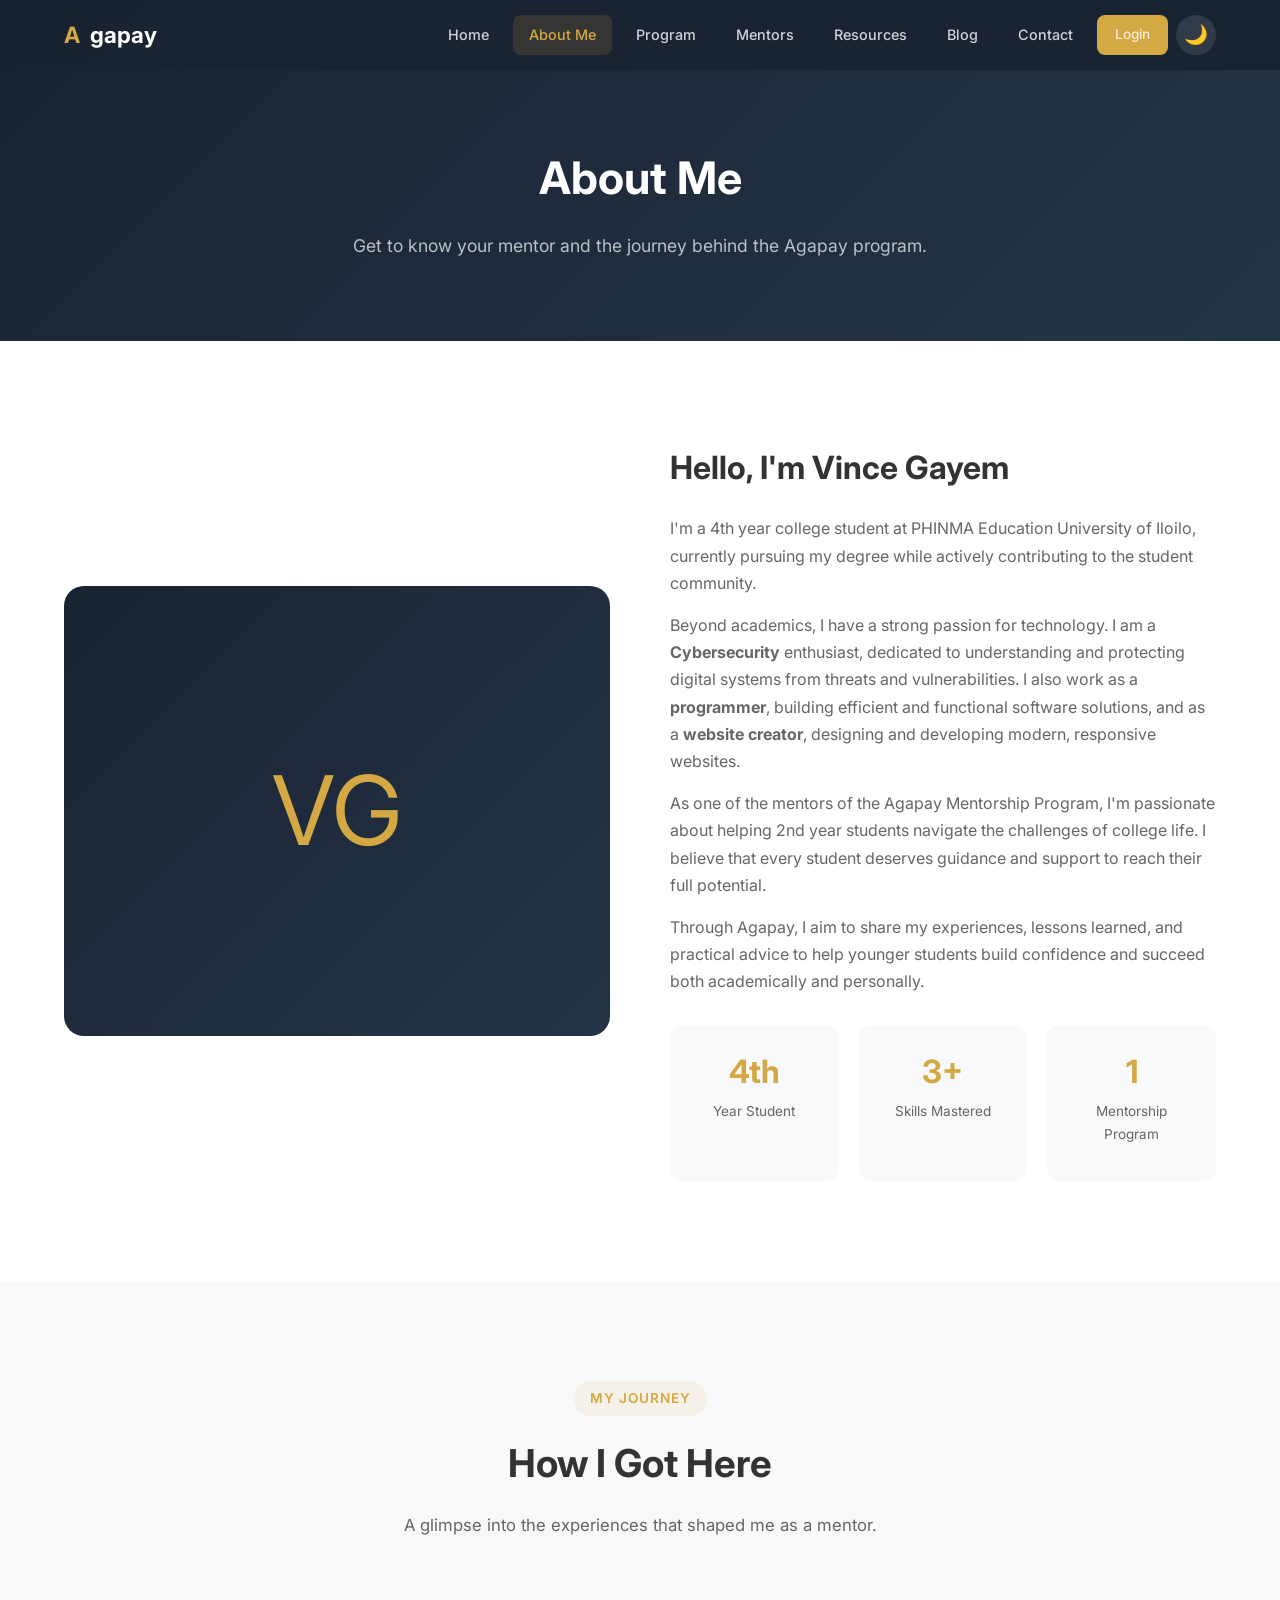
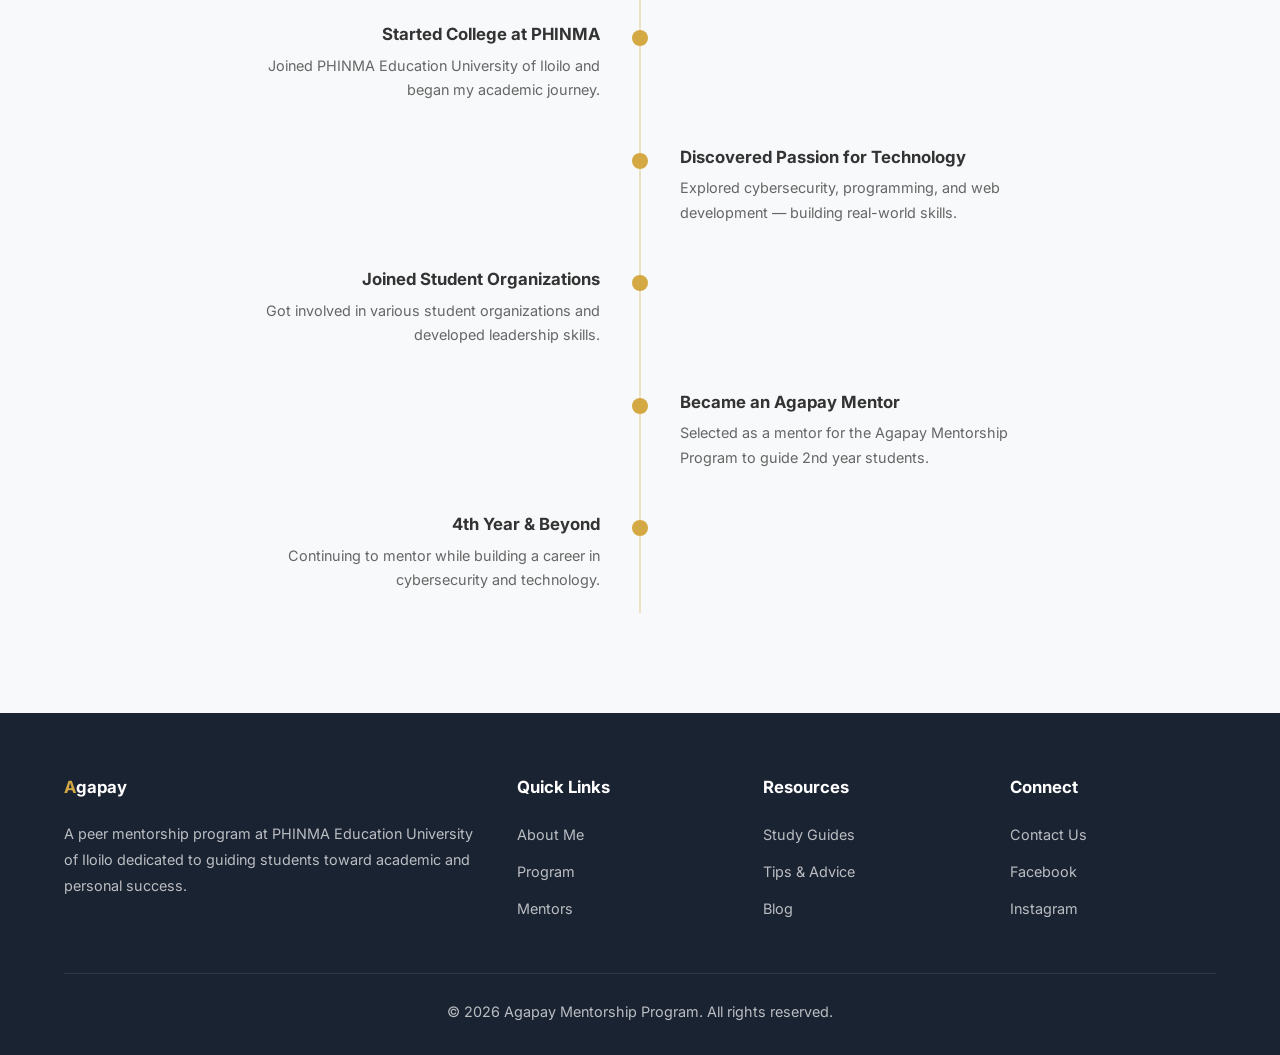
==== about.html @ 7db14295 "Initial commit - Agapay Mentorship Website" ====
<!DOCTYPE html>
<html lang="en">
<head>
  <meta charset="UTF-8">
  <meta name="viewport" content="width=device-width, initial-scale=1.0">
  <title>About Me - Agapay Mentorship</title>
  <link rel="preconnect" href="https://fonts.googleapis.com">
  <link href="https://fonts.googleapis.com/css2?family=Inter:wght@400;500;600;700;800&display=swap" rel="stylesheet">
  <link rel="stylesheet" href="css/style.css">
</head>
<body>

  <!-- Navbar -->
  <nav class="navbar">
    <div class="container">
      <a href="index.html" class="nav-logo"><span>A</span>gapay</a>
      <div class="nav-links">
        <a href="index.html">Home</a>
        <a href="about.html" class="active">About Me</a>
        <a href="program.html">Program</a>
        <a href="mentors.html">Mentors</a>
        <a href="resources.html">Resources</a>
        <a href="blog.html">Blog</a>
        <a href="contact.html">Contact</a>
        <a href="login.html" class="btn btn-primary" style="padding: 8px 18px; font-size: 0.85rem; border-radius: 8px;">Login</a>
        <button class="theme-toggle" id="themeToggle"></button>
      </div>
      <button class="hamburger">
        <span></span><span></span><span></span>
      </button>
    </div>
  </nav>

  <!-- Page Header -->
  <div class="page-header">
    <div class="container">
      <h1 class="fade-up">About Me</h1>
      <p class="fade-up">Get to know your mentor and the journey behind the Agapay program.</p>
    </div>
  </div>

  <!-- About Content -->
  <section class="section">
    <div class="container">
      <div class="about-content">
        <div class="about-image fade-left">
          VG
        </div>
        <div class="about-text fade-right">
          <h2>Hello, I'm Vince Gayem</h2>
          <p>I'm a 4th year college student at PHINMA Education University of Iloilo, currently pursuing my degree while actively contributing to the student community.</p>
          <p>Beyond academics, I have a strong passion for technology. I am a <strong>Cybersecurity</strong> enthusiast, dedicated to understanding and protecting digital systems from threats and vulnerabilities. I also work as a <strong>programmer</strong>, building efficient and functional software solutions, and as a <strong>website creator</strong>, designing and developing modern, responsive websites.</p>
          <p>As one of the mentors of the Agapay Mentorship Program, I'm passionate about helping 2nd year students navigate the challenges of college life. I believe that every student deserves guidance and support to reach their full potential.</p>
          <p>Through Agapay, I aim to share my experiences, lessons learned, and practical advice to help younger students build confidence and succeed both academically and personally.</p>
          <div class="about-stats">
            <div class="about-stat">
              <h3>4th</h3>
              <p>Year Student</p>
            </div>
            <div class="about-stat">
              <h3>3+</h3>
              <p>Skills Mastered</p>
            </div>
            <div class="about-stat">
              <h3>1</h3>
              <p>Mentorship Program</p>
            </div>
          </div>
        </div>
      </div>
    </div>
  </section>

  <!-- Journey Timeline -->
  <section class="section section-alt">
    <div class="container">
      <div class="section-header fade-up">
        <span class="tag">My Journey</span>
        <h2>How I Got Here</h2>
        <p>A glimpse into the experiences that shaped me as a mentor.</p>
      </div>
      <div class="timeline">
        <div class="timeline-item fade-up">
          <div class="timeline-dot"></div>
          <div class="timeline-content">
            <h4>Started College at PHINMA</h4>
            <p>Joined PHINMA Education University of Iloilo and began my academic journey.</p>
          </div>
        </div>
        <div class="timeline-item fade-up">
          <div class="timeline-dot"></div>
          <div class="timeline-content">
            <h4>Discovered Passion for Technology</h4>
            <p>Explored cybersecurity, programming, and web development — building real-world skills.</p>
          </div>
        </div>
        <div class="timeline-item fade-up">
          <div class="timeline-dot"></div>
          <div class="timeline-content">
            <h4>Joined Student Organizations</h4>
            <p>Got involved in various student organizations and developed leadership skills.</p>
          </div>
        </div>
        <div class="timeline-item fade-up">
          <div class="timeline-dot"></div>
          <div class="timeline-content">
            <h4>Became an Agapay Mentor</h4>
            <p>Selected as a mentor for the Agapay Mentorship Program to guide 2nd year students.</p>
          </div>
        </div>
        <div class="timeline-item fade-up">
          <div class="timeline-dot"></div>
          <div class="timeline-content">
            <h4>4th Year & Beyond</h4>
            <p>Continuing to mentor while building a career in cybersecurity and technology.</p>
          </div>
        </div>
      </div>
    </div>
  </section>

  <!-- Footer -->
  <footer class="footer">
    <div class="container">
      <div class="footer-grid">
        <div>
          <h4><span style="color: #d4a843;">A</span>gapay</h4>
          <p>A peer mentorship program at PHINMA Education University of Iloilo dedicated to guiding students toward academic and personal success.</p>
        </div>
        <div>
          <h4>Quick Links</h4>
          <ul class="footer-links">
            <li><a href="about.html">About Me</a></li>
            <li><a href="program.html">Program</a></li>
            <li><a href="mentors.html">Mentors</a></li>
          </ul>
        </div>
        <div>
          <h4>Resources</h4>
          <ul class="footer-links">
            <li><a href="resources.html">Study Guides</a></li>
            <li><a href="resources.html">Tips & Advice</a></li>
            <li><a href="blog.html">Blog</a></li>
          </ul>
        </div>
        <div>
          <h4>Connect</h4>
          <ul class="footer-links">
            <li><a href="contact.html">Contact Us</a></li>
            <li><a href="#">Facebook</a></li>
            <li><a href="#">Instagram</a></li>
          </ul>
        </div>
      </div>
      <div class="footer-bottom">
        <p>&copy; 2026 Agapay Mentorship Program. All rights reserved.</p>
      </div>
    </div>
  </footer>

  <script src="js/main.js"></script>
</body>
</html>
---- css/style.css ----
/* ===== VARIABLES ===== */
:root {
  --navy: #1a2332;
  --navy-light: #243447;
  --gold: #d4a843;
  --gold-light: #e8c76a;
  --white: #ffffff;
  --gray-100: #f5f5f5;
  --gray-200: #e0e0e0;
  --gray-300: #bdbdbd;
  --gray-600: #757575;
  --gray-800: #424242;
  --text: #333333;
  --text-light: #666666;
  --bg: #ffffff;
  --bg-alt: #f8f9fa;
  --card-bg: #ffffff;
  --shadow: 0 4px 20px rgba(0,0,0,0.08);
  --shadow-hover: 0 8px 30px rgba(0,0,0,0.12);
  --radius: 12px;
  --transition: all 0.3s ease;
}

/* ===== DARK MODE ===== */
[data-theme="dark"] {
  --navy: #0d1117;
  --navy-light: #161b22;
  --white: #ffffff;
  --gray-100: #16213e;
  --gray-200: #2a2a3e;
  --text: #e0e0e0;
  --text-light: #a0a0a0;
  --bg: #0d1117;
  --bg-alt: #161b22;
  --card-bg: #1c2333;
  --shadow: 0 4px 20px rgba(0,0,0,0.3);
  --shadow-hover: 0 8px 30px rgba(0,0,0,0.4);
}

[data-theme="dark"] body {
  background: #0d1117;
  color: #e0e0e0;
}

[data-theme="dark"] .navbar {
  background: rgba(13, 17, 23, 0.95);
}

[data-theme="dark"] .nav-links a {
  color: rgba(255,255,255,0.7);
}

[data-theme="dark"] .nav-links a:hover,
[data-theme="dark"] .nav-links a.active {
  color: #ffffff;
  background: rgba(212, 168, 67, 0.2);
}

[data-theme="dark"] .theme-toggle {
  background: rgba(255,255,255,0.1);
  color: #ffffff;
}

[data-theme="dark"] .theme-toggle:hover {
  background: rgba(212, 168, 67, 0.3);
}

[data-theme="dark"] .card,
[data-theme="dark"] .mentor-card,
[data-theme="dark"] .blog-card,
[data-theme="dark"] .resource-card,
[data-theme="dark"] .mv-card,
[data-theme="dark"] .contact-form {
  background: #1c2333;
  border-color: #2a2a3e;
}

[data-theme="dark"] .card h3,
[data-theme="dark"] .mentor-card h3,
[data-theme="dark"] .blog-content h3,
[data-theme="dark"] .resource-card h3,
[data-theme="dark"] .contact-form label {
  color: #e0e0e0;
}

[data-theme="dark"] .card p,
[data-theme="dark"] .mentor-card p,
[data-theme="dark"] .blog-content p,
[data-theme="dark"] .resource-card p {
  color: #a0a0a0;
}

[data-theme="dark"] .section-header h2,
[data-theme="dark"] .about-text h2,
[data-theme="dark"] .mv-card h3 {
  color: #e0e0e0;
}

[data-theme="dark"] .section-header p {
  color: #a0a0a0;
}

[data-theme="dark"] .page-header {
  background: linear-gradient(135deg, #0d1117 0%, #161b22 100%);
}

[data-theme="dark"] .page-header h1 {
  color: #ffffff;
}

[data-theme="dark"] .page-header p {
  color: rgba(255,255,255,0.6);
}

[data-theme="dark"] .footer {
  background: #0d1117;
  color: rgba(255,255,255,0.6);
}

[data-theme="dark"] .footer h4 {
  color: #ffffff;
}

[data-theme="dark"] .footer-bottom {
  border-top-color: rgba(255,255,255,0.1);
}

[data-theme="dark"] .hero {
  background: linear-gradient(135deg, #0d1117 0%, #161b22 100%);
}

[data-theme="dark"] .hero-card {
  background: rgba(255,255,255,0.03);
  border-color: rgba(255,255,255,0.08);
}

[data-theme="dark"] .hero-card .stat {
  border-bottom-color: rgba(255,255,255,0.08);
}

[data-theme="dark"] .about-image {
  background: linear-gradient(135deg, #0d1117, #161b22);
}

[data-theme="dark"] .about-stat {
  background: #161b22;
}

[data-theme="dark"] .about-text p {
  color: #a0a0a0;
}

[data-theme="dark"] .timeline-dot {
  background: #d4a843;
}

[data-theme="dark"] .timeline-content h4 {
  color: #e0e0e0;
}

[data-theme="dark"] .timeline-content p {
  color: #a0a0a0;
}

[data-theme="dark"] .contact-info h3 {
  color: #e0e0e0;
}

[data-theme="dark"] .contact-info p {
  color: #a0a0a0;
}

[data-theme="dark"] .contact-item .details h4 {
  color: #e0e0e0;
}

[data-theme="dark"] .contact-item .details p {
  color: #a0a0a0;
}

[data-theme="dark"] .contact-form input,
[data-theme="dark"] .contact-form textarea {
  background: #161b22;
  border-color: #2a2a3e;
  color: #e0e0e0;
}

[data-theme="dark"] .contact-form input::placeholder,
[data-theme="dark"] .contact-form textarea::placeholder {
  color: #666;
}

[data-theme="dark"] .blog-thumb {
  background: linear-gradient(135deg, #0d1117, #161b22);
}

[data-theme="dark"] .blog-meta span {
  color: #a0a0a0;
}

[data-theme="dark"] .hamburger span {
  background: #ffffff;
}

[data-theme="dark"] .nav-links {
  background: rgba(13, 17, 23, 0.98);
}

[data-theme="dark"] .mentor-avatar {
  background: linear-gradient(135deg, #0d1117, #161b22);
}

[data-theme="dark"] .resource-icon {
  background: rgba(212, 168, 67, 0.15);
}

/* ===== RESET & BASE ===== */
*, *::before, *::after {
  margin: 0;
  padding: 0;
  box-sizing: border-box;
}

html {
  scroll-behavior: smooth;
}

body {
  font-family: 'Inter', -apple-system, BlinkMacSystemFont, 'Segoe UI', sans-serif;
  background: var(--bg);
  color: var(--text);
  line-height: 1.7;
  transition: var(--transition);
}

a {
  text-decoration: none;
  color: inherit;
}

ul { list-style: none; }

img { max-width: 100%; display: block; }

.container {
  max-width: 1200px;
  margin: 0 auto;
  padding: 0 24px;
}

/* ===== NAVBAR ===== */
.navbar {
  position: fixed;
  top: 0;
  width: 100%;
  z-index: 1000;
  background: rgba(26, 35, 50, 0.95);
  backdrop-filter: blur(10px);
  padding: 0 24px;
  transition: var(--transition);
}

.navbar .container {
  display: flex;
  align-items: center;
  justify-content: space-between;
  height: 70px;
}

.nav-logo {
  font-size: 1.4rem;
  font-weight: 700;
  color: var(--white);
  display: flex;
  align-items: center;
  gap: 10px;
}

.nav-logo span {
  color: var(--gold);
}

.nav-links {
  display: flex;
  align-items: center;
  gap: 8px;
}

.nav-links a {
  color: rgba(255,255,255,0.8);
  padding: 8px 16px;
  border-radius: 8px;
  font-size: 0.9rem;
  font-weight: 500;
  transition: var(--transition);
}

.nav-links a:hover,
.nav-links a.active {
  color: var(--white);
  background: rgba(212, 168, 67, 0.15);
}

.nav-links a.active {
  color: var(--gold);
}

/* Dark Mode Toggle */
.theme-toggle {
  background: rgba(255,255,255,0.1);
  border: none;
  color: var(--white);
  width: 40px;
  height: 40px;
  border-radius: 50%;
  cursor: pointer;
  font-size: 1.2rem;
  display: flex;
  align-items: center;
  justify-content: center;
  transition: var(--transition);
}

.theme-toggle:hover {
  background: rgba(212, 168, 67, 0.3);
}

/* Mobile Menu */
.hamburger {
  display: none;
  flex-direction: column;
  gap: 5px;
  background: none;
  border: none;
  cursor: pointer;
  padding: 5px;
}

.hamburger span {
  width: 25px;
  height: 2px;
  background: var(--white);
  transition: var(--transition);
}

/* ===== HERO ===== */
.hero {
  min-height: 100vh;
  display: flex;
  align-items: center;
  background: linear-gradient(135deg, var(--navy) 0%, var(--navy-light) 100%);
  position: relative;
  overflow: hidden;
}

.hero::before {
  content: '';
  position: absolute;
  top: -50%;
  right: -20%;
  width: 600px;
  height: 600px;
  background: radial-gradient(circle, rgba(212,168,67,0.1) 0%, transparent 70%);
  border-radius: 50%;
}

.hero::after {
  content: '';
  position: absolute;
  bottom: -30%;
  left: -10%;
  width: 400px;
  height: 400px;
  background: radial-gradient(circle, rgba(212,168,67,0.08) 0%, transparent 70%);
  border-radius: 50%;
}

.hero .container {
  display: grid;
  grid-template-columns: 1fr 1fr;
  gap: 60px;
  align-items: center;
  position: relative;
  z-index: 1;
}

.hero-content h1 {
  font-size: 3.2rem;
  font-weight: 800;
  color: var(--white);
  line-height: 1.2;
  margin-bottom: 20px;
}

.hero-content h1 span {
  color: var(--gold);
}

.hero-content p {
  font-size: 1.15rem;
  color: rgba(255,255,255,0.7);
  margin-bottom: 35px;
  max-width: 500px;
}

.hero-buttons {
  display: flex;
  gap: 15px;
  flex-wrap: wrap;
}

.hero-visual {
  display: flex;
  justify-content: center;
  align-items: center;
}

.hero-card {
  background: rgba(255,255,255,0.05);
  border: 1px solid rgba(255,255,255,0.1);
  border-radius: 20px;
  padding: 40px;
  backdrop-filter: blur(10px);
  width: 100%;
  max-width: 400px;
}

.hero-card .stat {
  text-align: center;
  padding: 20px 0;
  border-bottom: 1px solid rgba(255,255,255,0.1);
}

.hero-card .stat:last-child {
  border-bottom: none;
}

.hero-card .stat h3 {
  font-size: 2.5rem;
  color: var(--gold);
  font-weight: 700;
}

.hero-card .stat p {
  color: rgba(255,255,255,0.6);
  font-size: 0.95rem;
}

/* ===== BUTTONS ===== */
.btn {
  display: inline-flex;
  align-items: center;
  gap: 8px;
  padding: 14px 32px;
  border-radius: 10px;
  font-weight: 600;
  font-size: 0.95rem;
  transition: var(--transition);
  cursor: pointer;
  border: none;
}

.btn-primary {
  background: var(--gold);
  color: var(--navy);
}

.btn-primary:hover {
  background: var(--gold-light);
  transform: translateY(-2px);
  box-shadow: 0 8px 25px rgba(212,168,67,0.3);
}

.btn-outline {
  background: transparent;
  color: var(--white);
  border: 2px solid rgba(255,255,255,0.3);
}

.btn-outline:hover {
  border-color: var(--gold);
  color: var(--gold);
  transform: translateY(-2px);
}

/* ===== SECTIONS ===== */
.section {
  padding: 100px 0;
}

.section-alt {
  background: var(--bg-alt);
}

.section-header {
  text-align: center;
  margin-bottom: 60px;
}

.section-header .tag {
  display: inline-block;
  background: rgba(212,168,67,0.1);
  color: var(--gold);
  padding: 6px 16px;
  border-radius: 20px;
  font-size: 0.85rem;
  font-weight: 600;
  margin-bottom: 15px;
  letter-spacing: 1px;
  text-transform: uppercase;
}

.section-header h2 {
  font-size: 2.4rem;
  font-weight: 700;
  margin-bottom: 15px;
}

.section-header p {
  color: var(--text-light);
  max-width: 600px;
  margin: 0 auto;
  font-size: 1.05rem;
}

/* ===== CARDS ===== */
.card {
  background: var(--card-bg);
  border-radius: var(--radius);
  padding: 35px;
  box-shadow: var(--shadow);
  transition: var(--transition);
  border: 1px solid var(--gray-200);
}

.card:hover {
  transform: translateY(-5px);
  box-shadow: var(--shadow-hover);
}

.card-icon {
  width: 55px;
  height: 55px;
  background: rgba(212,168,67,0.1);
  border-radius: 12px;
  display: flex;
  align-items: center;
  justify-content: center;
  font-size: 1.5rem;
  margin-bottom: 20px;
}

.card h3 {
  font-size: 1.2rem;
  margin-bottom: 12px;
  font-weight: 600;
}

.card p {
  color: var(--text-light);
  font-size: 0.95rem;
}

/* ===== GRID LAYOUTS ===== */
.grid-2 {
  display: grid;
  grid-template-columns: repeat(2, 1fr);
  gap: 30px;
}

.grid-3 {
  display: grid;
  grid-template-columns: repeat(3, 1fr);
  gap: 30px;
}

.grid-4 {
  display: grid;
  grid-template-columns: repeat(4, 1fr);
  gap: 25px;
}

/* ===== MENTOR CARDS ===== */
.mentor-card {
  background: var(--card-bg);
  border-radius: var(--radius);
  overflow: hidden;
  box-shadow: var(--shadow);
  transition: var(--transition);
  border: 1px solid var(--gray-200);
  text-align: center;
}

.mentor-card:hover {
  transform: translateY(-5px);
  box-shadow: var(--shadow-hover);
}

.mentor-avatar {
  width: 120px;
  height: 120px;
  border-radius: 50%;
  background: linear-gradient(135deg, var(--navy), var(--navy-light));
  margin: 30px auto 20px;
  display: flex;
  align-items: center;
  justify-content: center;
  font-size: 2.5rem;
  color: var(--gold);
  font-weight: 700;
}

.mentor-card h3 {
  font-size: 1.1rem;
  margin-bottom: 5px;
}

.mentor-card .role {
  color: var(--gold);
  font-size: 0.85rem;
  font-weight: 600;
  margin-bottom: 15px;
}

.mentor-card p {
  color: var(--text-light);
  font-size: 0.9rem;
  padding: 0 20px 25px;
}

/* ===== BLOG CARDS ===== */
.blog-card {
  background: var(--card-bg);
  border-radius: var(--radius);
  overflow: hidden;
  box-shadow: var(--shadow);
  transition: var(--transition);
  border: 1px solid var(--gray-200);
}

.blog-card:hover {
  transform: translateY(-5px);
  box-shadow: var(--shadow-hover);
}

.blog-thumb {
  height: 180px;
  background: linear-gradient(135deg, var(--navy), var(--navy-light));
  display: flex;
  align-items: center;
  justify-content: center;
  font-size: 3rem;
}

.blog-content {
  padding: 25px;
}

.blog-meta {
  display: flex;
  gap: 15px;
  font-size: 0.8rem;
  color: var(--text-light);
  margin-bottom: 10px;
}

.blog-meta span {
  display: flex;
  align-items: center;
  gap: 5px;
}

.blog-content h3 {
  font-size: 1.1rem;
  margin-bottom: 10px;
  line-height: 1.4;
}

.blog-content p {
  color: var(--text-light);
  font-size: 0.9rem;
  margin-bottom: 15px;
}

.read-more {
  color: var(--gold);
  font-weight: 600;
  font-size: 0.9rem;
  display: inline-flex;
  align-items: center;
  gap: 5px;
  transition: var(--transition);
}

.read-more:hover {
  gap: 10px;
}

/* ===== RESOURCE CARDS ===== */
.resource-card {
  background: var(--card-bg);
  border-radius: var(--radius);
  padding: 30px;
  box-shadow: var(--shadow);
  transition: var(--transition);
  border: 1px solid var(--gray-200);
  display: flex;
  gap: 20px;
  align-items: flex-start;
}

.resource-card:hover {
  transform: translateY(-3px);
  box-shadow: var(--shadow-hover);
}

.resource-icon {
  width: 50px;
  height: 50px;
  min-width: 50px;
  background: rgba(212,168,67,0.1);
  border-radius: 10px;
  display: flex;
  align-items: center;
  justify-content: center;
  font-size: 1.3rem;
}

.resource-card h3 {
  font-size: 1.05rem;
  margin-bottom: 8px;
}

.resource-card p {
  color: var(--text-light);
  font-size: 0.9rem;
}

/* ===== CONTACT ===== */
.contact-grid {
  display: grid;
  grid-template-columns: 1fr 1fr;
  gap: 50px;
  align-items: start;
}

.contact-info h3 {
  font-size: 1.5rem;
  margin-bottom: 20px;
}

.contact-info p {
  color: var(--text-light);
  margin-bottom: 30px;
}

.contact-item {
  display: flex;
  align-items: center;
  gap: 15px;
  margin-bottom: 20px;
}

.contact-item .icon {
  width: 45px;
  height: 45px;
  background: rgba(212,168,67,0.1);
  border-radius: 10px;
  display: flex;
  align-items: center;
  justify-content: center;
  font-size: 1.1rem;
  min-width: 45px;
}

.contact-item .details h4 {
  font-size: 0.95rem;
  margin-bottom: 2px;
}

.contact-item .details p {
  font-size: 0.85rem;
  margin: 0;
}

.contact-form {
  background: var(--card-bg);
  border-radius: var(--radius);
  padding: 40px;
  box-shadow: var(--shadow);
  border: 1px solid var(--gray-200);
}

.form-group {
  margin-bottom: 20px;
}

.form-group label {
  display: block;
  font-weight: 600;
  margin-bottom: 8px;
  font-size: 0.9rem;
}

.form-group input,
.form-group textarea {
  width: 100%;
  padding: 12px 16px;
  border: 1px solid var(--gray-200);
  border-radius: 8px;
  font-size: 0.95rem;
  font-family: inherit;
  background: var(--bg);
  color: var(--text);
  transition: var(--transition);
}

.form-group input:focus,
.form-group textarea:focus {
  outline: none;
  border-color: var(--gold);
  box-shadow: 0 0 0 3px rgba(212,168,67,0.1);
}

.form-group textarea {
  resize: vertical;
  min-height: 120px;
}

/* ===== PAGE HEADER ===== */
.page-header {
  background: linear-gradient(135deg, var(--navy) 0%, var(--navy-light) 100%);
  padding: 140px 0 80px;
  text-align: center;
}

.page-header h1 {
  font-size: 2.8rem;
  color: var(--white);
  font-weight: 700;
  margin-bottom: 15px;
}

.page-header p {
  color: rgba(255,255,255,0.7);
  font-size: 1.1rem;
  max-width: 600px;
  margin: 0 auto;
}

/* ===== ABOUT PAGE ===== */
.about-content {
  display: grid;
  grid-template-columns: 1fr 1fr;
  gap: 60px;
  align-items: center;
}

.about-image {
  background: linear-gradient(135deg, var(--navy), var(--navy-light));
  border-radius: 20px;
  height: 450px;
  display: flex;
  align-items: center;
  justify-content: center;
  font-size: 6rem;
  color: var(--gold);
}

.about-text h2 {
  font-size: 2rem;
  margin-bottom: 20px;
}

.about-text p {
  color: var(--text-light);
  margin-bottom: 15px;
}

.about-stats {
  display: grid;
  grid-template-columns: repeat(3, 1fr);
  gap: 20px;
  margin-top: 30px;
}

.about-stat {
  text-align: center;
  padding: 20px;
  background: var(--bg-alt);
  border-radius: 12px;
}

.about-stat h3 {
  font-size: 2rem;
  color: var(--gold);
  font-weight: 700;
}

.about-stat p {
  font-size: 0.85rem;
  color: var(--text-light);
}

/* ===== MISSION/VISION ===== */
.mv-grid {
  display: grid;
  grid-template-columns: 1fr 1fr;
  gap: 40px;
}

.mv-card {
  background: var(--card-bg);
  border-radius: var(--radius);
  padding: 45px;
  box-shadow: var(--shadow);
  border: 1px solid var(--gray-200);
  text-align: center;
  transition: var(--transition);
}

.mv-card:hover {
  transform: translateY(-3px);
  box-shadow: var(--shadow-hover);
}

.mv-card .icon {
  font-size: 3rem;
  margin-bottom: 20px;
}

.mv-card h3 {
  font-size: 1.4rem;
  margin-bottom: 15px;
  color: var(--gold);
}

.mv-card p {
  color: var(--text-light);
  line-height: 1.8;
}

/* ===== TIMELINE ===== */
.timeline {
  position: relative;
  max-width: 800px;
  margin: 0 auto;
}

.timeline::before {
  content: '';
  position: absolute;
  left: 50%;
  transform: translateX(-50%);
  width: 2px;
  height: 100%;
  background: var(--gold);
  opacity: 0.3;
}

.timeline-item {
  display: flex;
  justify-content: flex-end;
  padding: 20px 0;
  position: relative;
  width: 50%;
}

.timeline-item:nth-child(even) {
  align-self: flex-end;
  margin-left: 50%;
  justify-content: flex-start;
}

.timeline-item:nth-child(even) .timeline-content {
  margin-left: 40px;
}

.timeline-item:nth-child(odd) .timeline-content {
  margin-right: 40px;
  text-align: right;
}

.timeline-dot {
  position: absolute;
  width: 16px;
  height: 16px;
  background: var(--gold);
  border-radius: 50%;
  top: 30px;
  z-index: 1;
}

.timeline-item:nth-child(odd) .timeline-dot {
  right: -8px;
}

.timeline-item:nth-child(even) .timeline-dot {
  left: -8px;
}

.timeline-content h4 {
  font-size: 1.05rem;
  margin-bottom: 5px;
}

.timeline-content p {
  color: var(--text-light);
  font-size: 0.9rem;
}

/* ===== FOOTER ===== */
.footer {
  background: var(--navy);
  color: rgba(255,255,255,0.7);
  padding: 60px 0 30px;
}

.footer-grid {
  display: grid;
  grid-template-columns: 2fr 1fr 1fr 1fr;
  gap: 40px;
  margin-bottom: 40px;
}

.footer h4 {
  color: var(--white);
  font-size: 1.05rem;
  margin-bottom: 20px;
}

.footer p {
  font-size: 0.9rem;
  line-height: 1.8;
}

.footer-links li {
  margin-bottom: 10px;
}

.footer-links a {
  font-size: 0.9rem;
  transition: var(--transition);
}

.footer-links a:hover {
  color: var(--gold);
}

.footer-bottom {
  border-top: 1px solid rgba(255,255,255,0.1);
  padding-top: 25px;
  text-align: center;
  font-size: 0.85rem;
}

/* ===== ANIMATIONS ===== */
.fade-up {
  opacity: 0;
  transform: translateY(30px);
  transition: opacity 0.6s ease, transform 0.6s ease;
}

.fade-up.visible {
  opacity: 1;
  transform: translateY(0);
}

.fade-left {
  opacity: 0;
  transform: translateX(-30px);
  transition: opacity 0.6s ease, transform 0.6s ease;
}

.fade-left.visible {
  opacity: 1;
  transform: translateX(0);
}

.fade-right {
  opacity: 0;
  transform: translateX(30px);
  transition: opacity 0.6s ease, transform 0.6s ease;
}

.fade-right.visible {
  opacity: 1;
  transform: translateX(0);
}

/* ===== RESPONSIVE ===== */
@media (max-width: 1024px) {
  .hero .container {
    grid-template-columns: 1fr;
    text-align: center;
  }

  .hero-content p { margin: 0 auto 35px; }
  .hero-buttons { justify-content: center; }
  .hero-visual { display: none; }
  .hero-content h1 { font-size: 2.6rem; }

  .grid-3 { grid-template-columns: repeat(2, 1fr); }
  .grid-4 { grid-template-columns: repeat(2, 1fr); }
  .footer-grid { grid-template-columns: repeat(2, 1fr); }
}

@media (max-width: 768px) {
  .nav-links {
    position: fixed;
    top: 70px;
    left: 0;
    right: 0;
    background: var(--navy);
    flex-direction: column;
    padding: 20px;
    gap: 5px;
    transform: translateY(-150%);
    transition: var(--transition);
  }

  [data-theme="dark"] .nav-links {
    background: var(--navy);
  }

  .nav-links.active {
    transform: translateY(0);
  }

  .nav-links a {
    width: 100%;
    text-align: center;
    padding: 12px;
  }

  .hamburger { display: flex; }

  .hero-content h1 { font-size: 2.2rem; }
  .section-header h2 { font-size: 1.8rem; }
  .page-header h1 { font-size: 2rem; }

  .grid-2,
  .grid-3,
  .grid-4,
  .contact-grid,
  .about-content,
  .mv-grid {
    grid-template-columns: 1fr;
  }

  .about-stats { grid-template-columns: repeat(3, 1fr); }
  .footer-grid { grid-template-columns: 1fr; }
  .timeline::before { left: 20px; }
  .timeline-item { width: 100%; margin-left: 0 !important; justify-content: flex-start !important; }
  .timeline-item .timeline-content { margin-left: 50px !important; text-align: left !important; }
  .timeline-item .timeline-dot { left: 12px !important; right: auto !important; }
}
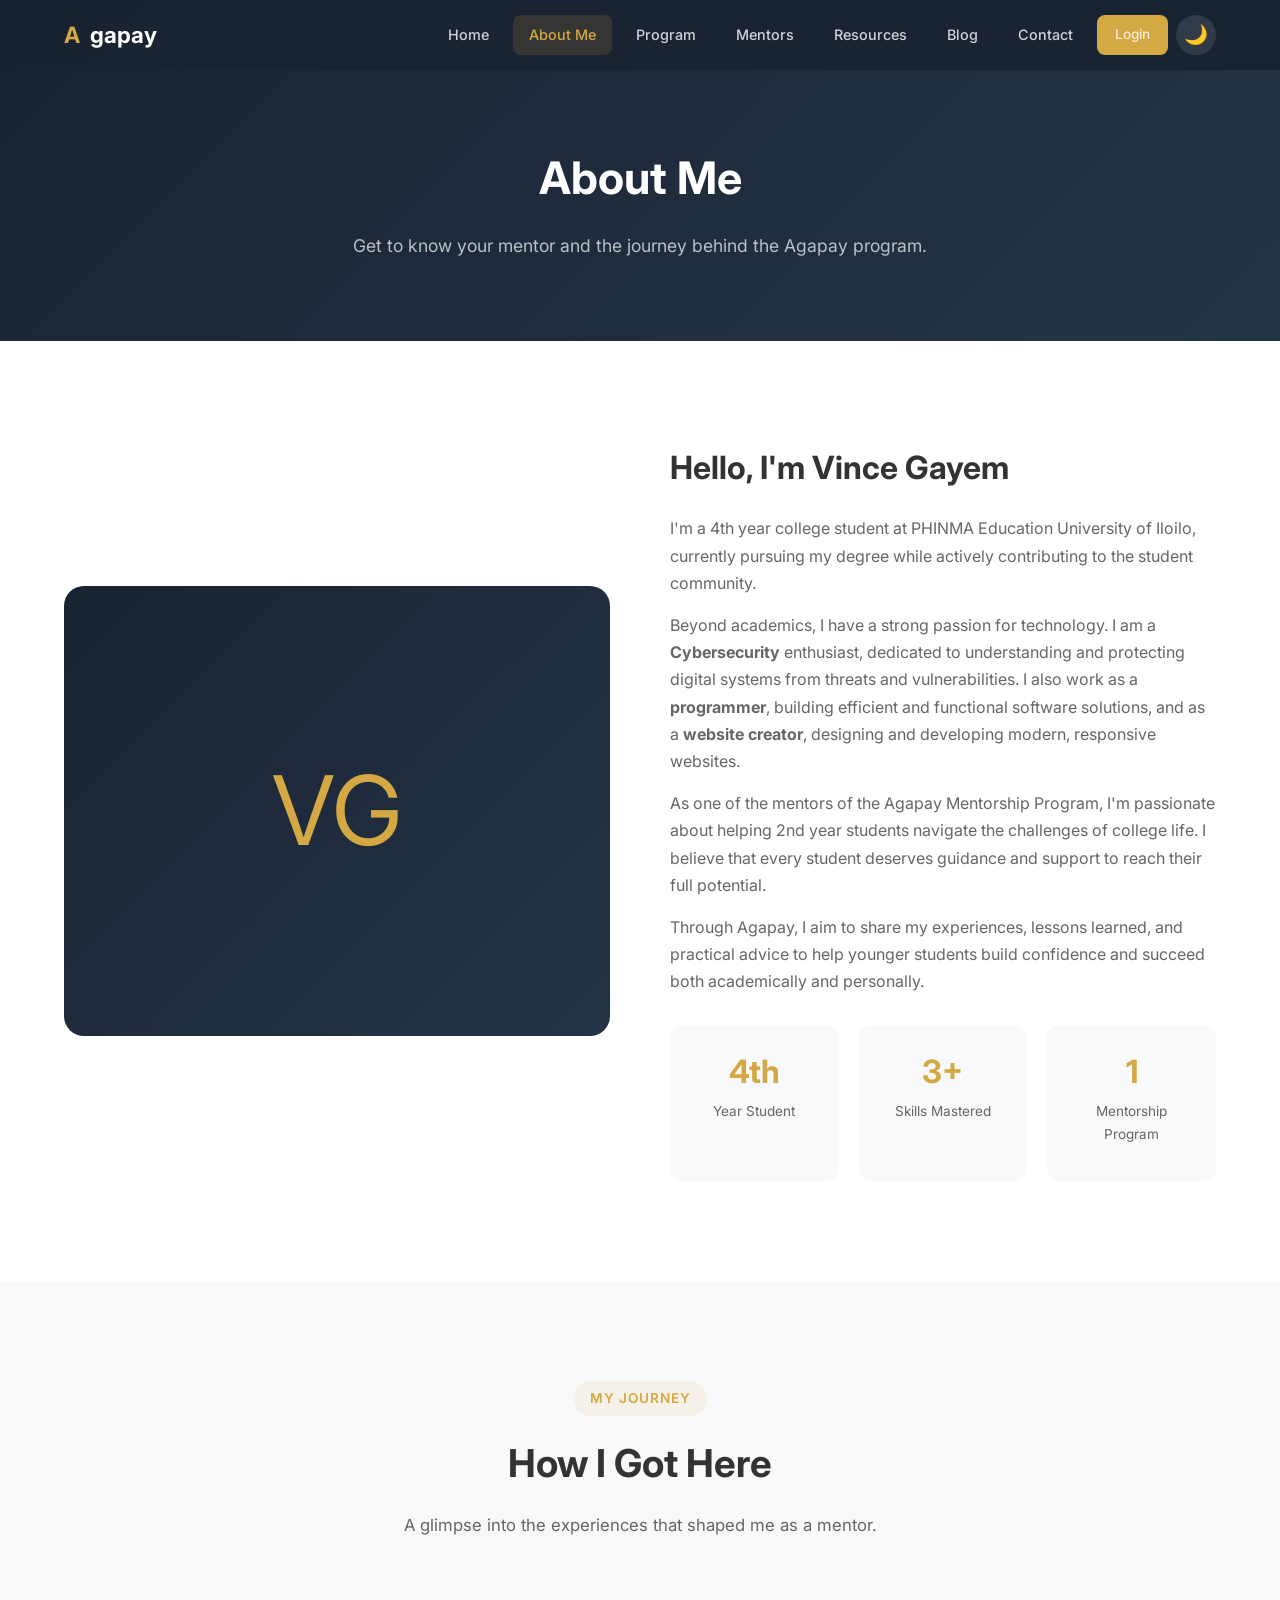
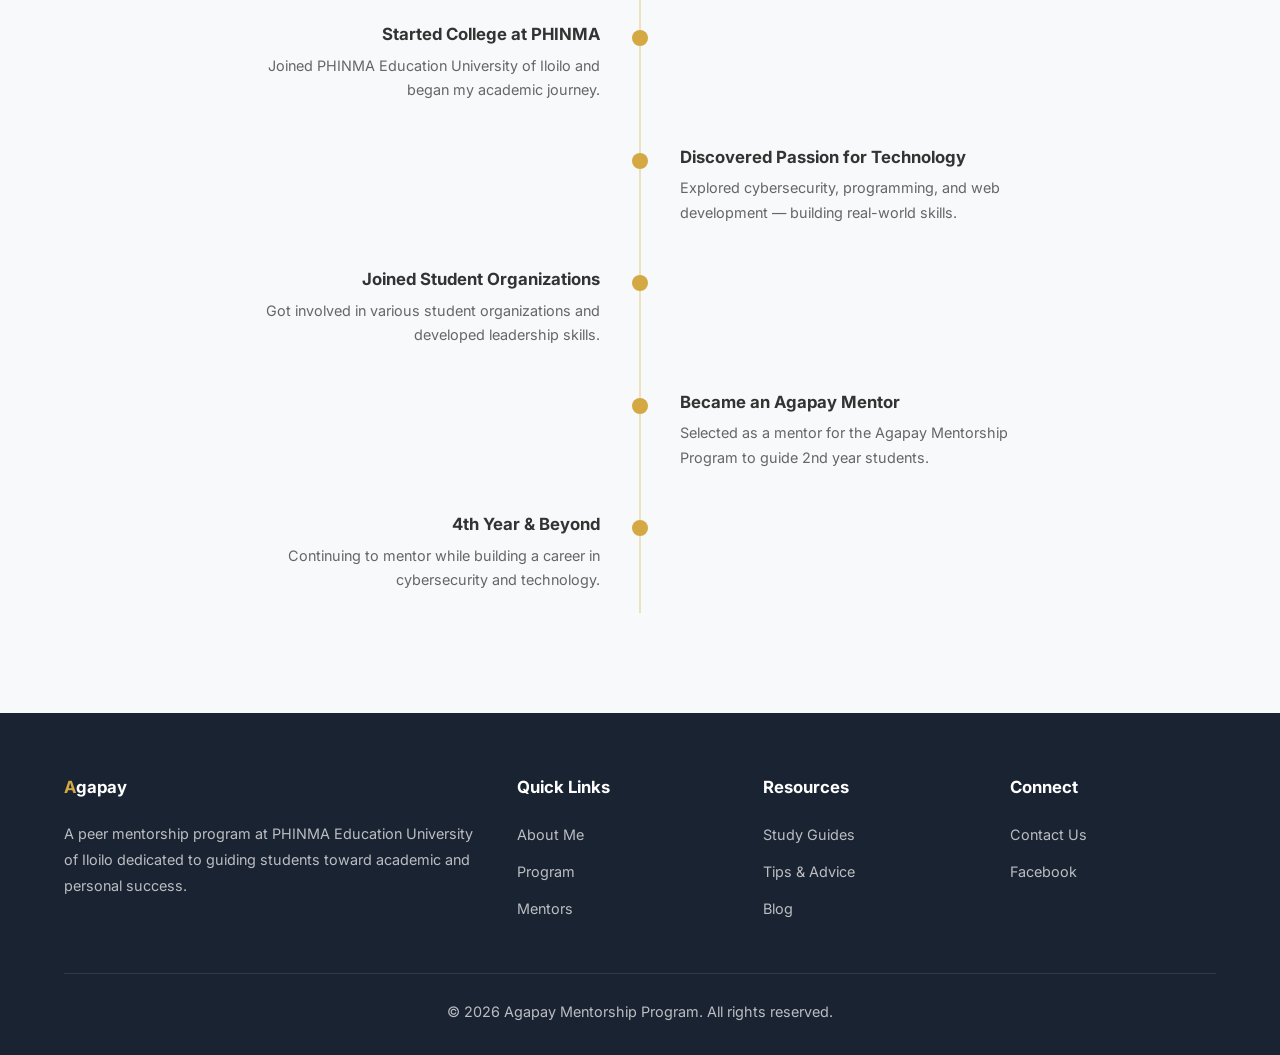
==== commit ea0c4da1: "Remove Instagram from all pages" ====
--- a/about.html
+++ b/about.html
@@ -147,8 +147,7 @@
           <h4>Connect</h4>
           <ul class="footer-links">
             <li><a href="contact.html">Contact Us</a></li>
-            <li><a href="#">Facebook</a></li>
-            <li><a href="#">Instagram</a></li>
+            <li><a href="https://www.facebook.com/VinceG4mingYT" target="_blank">Facebook</a></li>
           </ul>
         </div>
       </div>
--- a/css/style.css
+++ b/css/style.css
@@ -187,7 +187,16 @@
 
 [data-theme="dark"] .contact-form input::placeholder,
 [data-theme="dark"] .contact-form textarea::placeholder {
-  color: #666;
+  color: #888;
+}
+
+[data-theme="dark"] .login-form input::placeholder {
+  color: #888;
+}
+
+.status-pending {
+  background: rgba(245, 158, 11, 0.1);
+  color: #f59e0b;
 }
 
 [data-theme="dark"] .blog-thumb {
